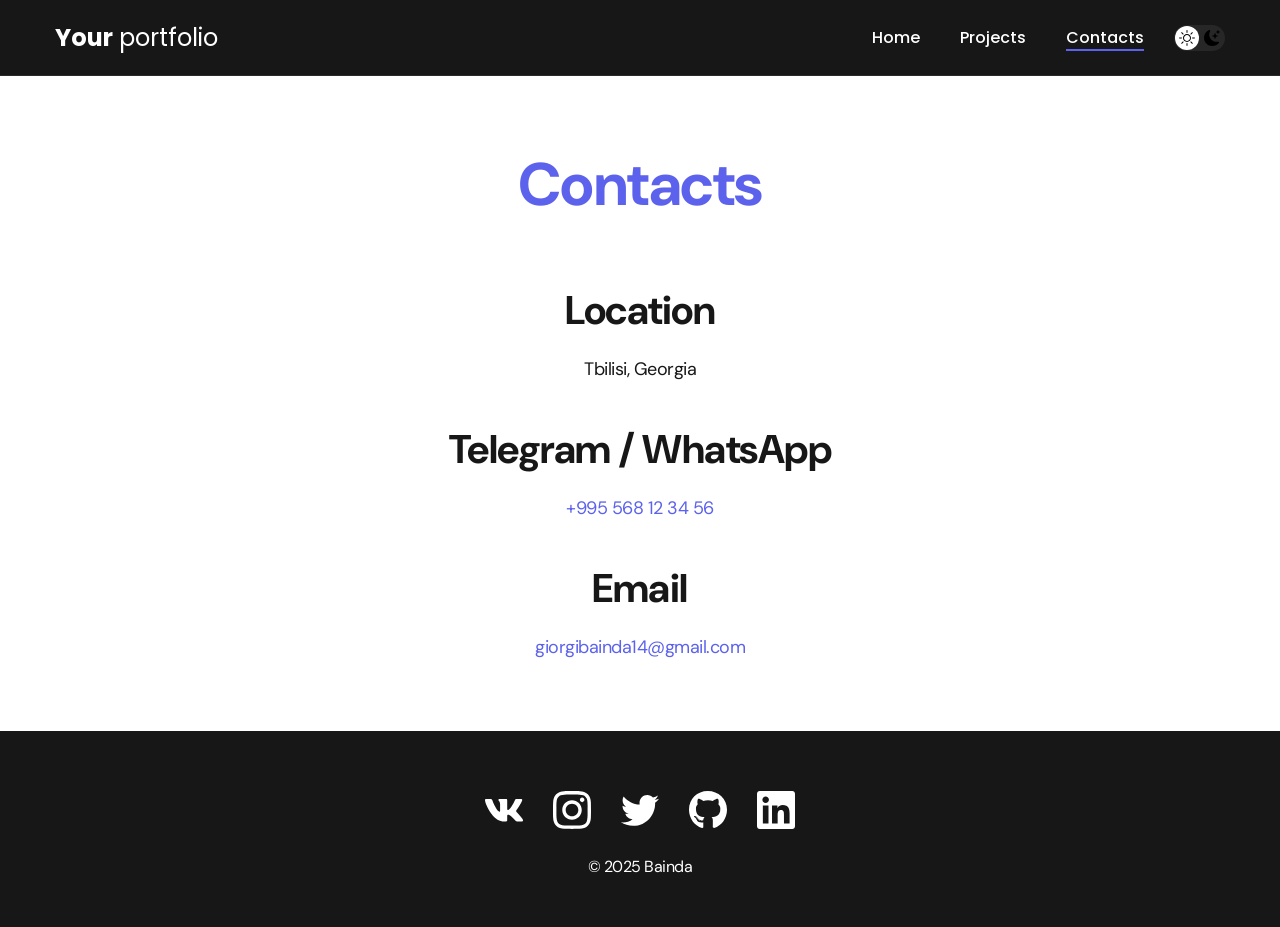
==== contacts.html @ 2c96b7da "该提交初始化了项目，添加了必要的文件和目录。" ====
<!DOCTYPE html>
<html lang="en">
  <head>
    <!-- Meta tags for character set, compatibility, and responsive design -->
    <meta charset="UTF-8" />
    <meta http-equiv="X-UA-Compatible" content="IE=edge" />
    <meta name="viewport" content="width=device-width, initial-scale=1.0" />
    <title>Your portfolio</title>
    <!-- Link to external CSS file -->
    <link rel="stylesheet" href="./css/main.css" />
  </head>
  <body>
    <!-- Navigation bar -->
    <nav class="nav">
      <div class="container">
        <div class="nav-row">
          <!-- Logo with link to the homepage -->
          <a href="./index.html" class="logo"
            ><strong>Your</strong> portfolio</a
          >

          <!-- Dark mode toggle button -->
          <button class="dark-mode-btn">
            <!-- Icons for light and dark mode -->
            <img
              src="./img/icons/sun.svg"
              alt="Light mode"
              class="dark-mode-btn__icon"
            />
            <img
              src="./img/icons/moon.svg"
              alt="Dark mode"
              class="dark-mode-btn__icon"
            />
          </button>

          <!-- Navigation links -->
          <ul class="nav-list">
            <li class="nav-list__item">
              <a href="./index.html" class="nav-list__link">Home</a>
            </li>
            <li class="nav-list__item">
              <a href="./projects.html" class="nav-list__link">Projects</a>
            </li>
            <li class="nav-list__item">
              <a
                href="./contacts.html"
                class="nav-list__link nav-list__link--active"
                >Contacts</a
              >
            </li>
          </ul>
        </div>
      </div>
    </nav>

    <!-- Main content section -->
    <main class="section">
      <div class="container">
        <h1 class="title-1">Contacts</h1>

        <ul class="content-list">
          <!-- Location information -->
          <li class="content-list__item">
            <h2 class="title-2">Location</h2>
            <p>Tbilisi, Georgia</p>
          </li>
          <!-- Contact number with Telegram/WhatsApp link -->
          <li class="content-list__item">
            <h2 class="title-2">Telegram / WhatsApp</h2>
            <p><a href="tel:+79051234567">+995 568 12 34 56</a></p>
          </li>
          <!-- Email address with mailto link -->
          <li class="content-list__item">
            <h2 class="title-2">Email</h2>
            <p>
              <a href="mailto:webdev@protonmail.com"
                >giorgibainda14@gmail.com</a
              >
            </p>
          </li>
        </ul>
      </div>
    </main>

    <!-- Footer section -->
    <footer class="footer">
      <div class="container">
        <div class="footer__wrapper">
          <!-- Social media links -->
          <ul class="social">
            <li class="social__item">
              <a href="#!"><img src="./img/icons/vk.svg" alt="Link" /></a>
            </li>
            <li class="social__item">
              <a href="#!"
                ><img src="./img/icons/instagram.svg" alt="Link"
              /></a>
            </li>
            <li class="social__item">
              <a href="#!"><img src="./img/icons/twitter.svg" alt="Link" /></a>
            </li>
            <li class="social__item">
              <a href="#!"><img src="./img/icons/gitHub.svg" alt="Link" /></a>
            </li>
            <li class="social__item">
              <a href="#!"><img src="./img/icons/linkedIn.svg" alt="Link" /></a>
            </li>
          </ul>
          <!-- Copyright information -->
          <div class="copyright">
            <p>© 2025 Bainda</p>
          </div>
        </div>
      </div>
    </footer>

    <!-- Link to external JavaScript file -->
    <script src="./js/main.js"></script>
  </body>
</html>
---- css/main.css ----
@import "./reset.css";
@import url("https://fonts.googleapis.com/css2?family=DM+Sans:wght@400;500;700&family=Poppins:wght@400;500;700&display=swap");

:root {
  /* Colors */
  --blackpure: #000;
  --black: #171718;
  --black-border: #26292d;
  --white: #fff;
  --purple: #5c62ec;

  /* Nav */
  --nav-bg: var(--black);
  --nav-border: var(--black-border);
  --nav-text: var(--white);

  /* Header */
  --header-bg: var(--black);
  --header-text: var(--white);

  /* Footer */
  --footer-bg: var(--black);
  --footer-text: var(--white);

  /* Light mode */
  --page-bg: var(--white);
  --text-color: var(--black);
  --accent: var(--purple);
  --title-1: var(--accent);

  --project-card-bg: var(--white);
  --project-card-text: var(--black);
  --box-shadow: 0px 5px 35px rgba(0, 0, 0, 0.25);
}

.dark {
  /* Dark mode */
  --page-bg: #252526;
  --text-color: var(--white);

  --title-1: var(--white);

  --project-card-bg: var(--black);
  --project-card-text: var(--white);
  --box-shadow: 0px 5px 35px rgba(0, 0, 0, 0.8);
}

html,
body {
  display: flex;
  flex-direction: column;
  min-height: 100vh;

  font-family: "DM Sans", sans-serif;
  letter-spacing: -0.5px;

  /* Light mode */
  background-color: var(--page-bg);
  color: var(--text-color);
}

/* General */

.container {
  margin: 0 auto;
  padding: 0 15px;
  max-width: 1200px;
}

.none {
  display: none !important;
}

.section {
  padding: 70px 0;
}

.title-1 {
  margin-bottom: 60px;

  font-size: 60px;
  font-weight: 700;
  line-height: 1.3;
  color: var(--title-1);
  text-align: center;
}

.title-2 {
  margin-bottom: 20px;

  font-size: 40px;
  font-weight: 700;
  line-height: 1.3;
}

/* Nav */

.nav {
  padding: 20px 0;
  background-color: var(--nav-bg);
  border-bottom: 1px solid var(--nav-border);
  color: var(--nav-text);
  letter-spacing: normal;
}

.nav-row {
  display: flex;
  justify-content: flex-end;
  align-items: center;
  column-gap: 30px;
  row-gap: 20px;
  flex-wrap: wrap;
}

.logo {
  margin-right: auto;
  color: var(--nav-text);
  font-size: 24px;
  font-family: "Poppins", sans-serif;
}

.logo strong {
  font-weight: 700;
}

.nav-list {
  display: flex;
  flex-wrap: wrap;
  row-gap: 10px;
  align-items: center;
  column-gap: 40px;
  font-size: 16px;
  font-weight: 500;
  font-family: "Poppins", sans-serif;
}

.nav-list__link {
  color: var(--nav-text);
  transition: opacity 0.2s ease-in;
}

.nav-list__link:hover {
  opacity: 0.8;
}

.nav-list__link--active {
  position: relative;
}

.nav-list__link--active::before {
  content: "";

  position: absolute;
  left: 0;
  top: 100%;

  display: block;
  height: 2px;
  width: 100%;
  background-color: var(--accent);
}

/* Dark mode btn */

.dark-mode-btn {
  order: 9;

  position: relative;
  display: flex;
  justify-content: space-between;

  width: 51px;
  height: 26px;
  padding: 5px;

  border-radius: 50px;
  background-color: #272727;
}

.dark-mode-btn::before {
  content: "";

  position: absolute;
  top: 1px;
  left: 1px;

  display: block;
  width: 24px;
  height: 24px;

  border-radius: 50%;
  background-color: #fff;

  transition: left 0.2s ease-in;
}

.dark-mode-btn--active::before {
  left: 26px;
}

.dark-mode-btn__icon {
  position: relative;
  z-index: 9;
}

/* Header */

.header {
  padding: 40px 0;
  min-height: 695px;

  display: flex;
  justify-content: center;
  align-items: center;

  background-color: var(--header-bg);
  background-image: url("./../img/header-bg.png");
  background-repeat: no-repeat;
  background-size: auto;
  background-position: center center;

  color: var(--header-text);
  text-align: center;
}

.header__wrapper {
  padding: 0 15px;
  max-width: 660px;
}

.header__title {
  margin-bottom: 20px;
  font-size: 40px;
  font-weight: 700;
  line-height: 1.4;
}

.header__title strong {
  font-size: 60px;
  font-weight: 700;
}

.header__title em {
  font-style: normal;
  color: var(--accent);
}

.header__text {
  margin-bottom: 40px;
  font-size: 18px;
  line-height: 1.333;
}

.header__text p + p {
  margin-top: 0.5em;
}

/* Btn */

.btn {
  display: inline-block;
  height: 48px;
  padding: 12px 28px;

  border-radius: 5px;
  background-color: var(--accent);
  color: var(--white);
  letter-spacing: 0.15px;
  font-size: 16px;
  font-weight: 500;

  transition: opacity 0.2s ease-in;
}

.btn:hover {
  opacity: 0.8;
}

.btn:active {
  position: relative;
  top: 1px;
}

/* Btn outline */

.btn-outline {
  display: flex;
  column-gap: 10px;
  align-items: center;

  height: 48px;
  padding: 12px 20px;

  border-radius: 5px;
  border: 1px solid #000;
  background-color: #fff;
  color: #000;

  transition: opacity 0.2s ease-in;
}

.btn-outline:hover {
  opacity: 0.8;
}

.btn-outline:active {
  position: relative;
  top: 1px;
}

/* Projects  */

.projects {
  display: flex;
  justify-content: center;
  flex-wrap: wrap;
  column-gap: 30px;
  row-gap: 30px;
}

.project {
  max-width: 370px;
  background-color: var(--project-card-bg);
  box-shadow: var(--box-shadow);
  border-radius: 10px;
}

.project__img {
  border-radius: 10px;
}

.project__title {
  padding: 15px 20px 25px;
  font-weight: 700;
  font-size: 24px;
  line-height: 1.3;
  color: var(--project-card-text);
}

/* Project details */

.project-details {
  margin: 0 auto;
  max-width: 865px;

  display: flex;
  flex-direction: column;
  align-items: center;

  text-align: center;
}

.project-details__cover {
  max-width: 100%;
  margin-bottom: 40px;

  box-shadow: var(--box-shadow);
  border-radius: 10px;
}

.project-details__desc {
  margin-bottom: 30px;

  font-weight: 700;
  font-size: 24px;
  line-height: 1.3;
}

/* Content list */

.content-list {
  margin: 0 auto;
  max-width: 570px;
  display: flex;
  flex-direction: column;
  align-items: center;
  row-gap: 40px;
  text-align: center;
}

.content-list a {
  color: var(--accent);
}

.content-list__item {
  font-size: 18px;
  line-height: 1.5;
}

.content-list__item p + p {
  margin-top: 0.5em;
}

/* Footer */

.footer {
  margin-top: auto;
  padding: 60px 0 50px;
  background-color: var(--footer-bg);
  color: var(--footer-text);
}

.footer__wrapper {
  display: flex;
  flex-direction: column;
  align-items: center;
  row-gap: 27px;
}

.social {
  display: flex;
  column-gap: 30px;
  align-items: center;
}

.copyright {
  font-size: 16px;
}

.copyright p + p {
  margin-top: 0.5em;
}

@media (max-width: 620px) {
  /* Header  */

  .header {
    min-height: unset;
  }

  .header__title {
    font-size: 30px;
  }

  .header__title strong {
    font-size: 40px;
  }

  /* Nav */

  .nav-row {
    justify-content: space-between;
  }

  .dark-mode-btn {
    order: 0;
  }

  /* General */

  .section {
    padding: 40px 0;
  }

  .title-1 {
    margin-bottom: 30px;
    font-size: 40px;
  }

  .title-2 {
    margin-bottom: 10px;
    font-size: 30px;
  }

  /* Projects */

  .project__title {
    font-size: 22px;
  }

  /* Project page */

  .project-details__desc {
    margin-bottom: 20px;
    font-size: 22px;
  }

  /* Content List */

  .content-list {
    row-gap: 20px;
  }

  .content-list__item {
    font-size: 16px;
  }

  /* Footer */

  .footer {
    padding: 40px 0 30px;
  }

  .footer__wrapper {
    row-gap: 20px;
  }

  /* Social */

  .social {
    column-gap: 20px;
  }

  .social__item {
    width: 28px;
  }
}

/* Custom scrollbar styles */
::-webkit-scrollbar {
  width: 8px;
}

::-webkit-scrollbar-track {
  background: #1a1a1a;
}

::-webkit-scrollbar-thumb {
  background: #333;
  border-radius: 8px;
  box-shadow: 0 0 4px rgba(0, 0, 0, 0.5);
}

::-webkit-scrollbar-thumb:hover {
  background: #4d4d4d;
}
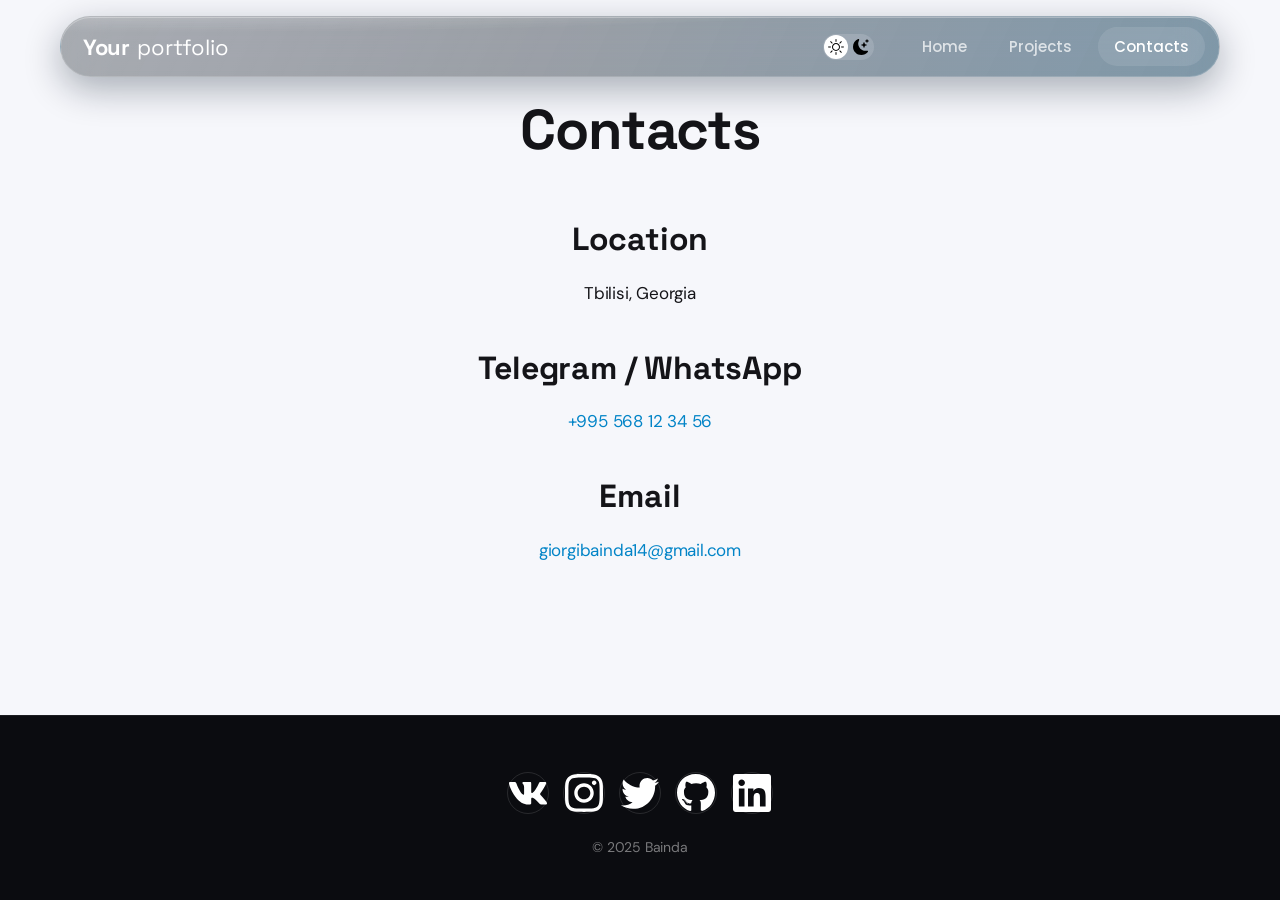
==== commit 3ca3dd94: "重构网站" ====
--- a/contacts.html
+++ b/contacts.html
@@ -6,6 +6,8 @@
     <meta http-equiv="X-UA-Compatible" content="IE=edge" />
     <meta name="viewport" content="width=device-width, initial-scale=1.0" />
     <title>Your portfolio</title>
+    <!-- Favicon -->
+    <link rel="icon" type="image/svg+xml" href="./img.svg" />
     <!-- Link to external CSS file -->
     <link rel="stylesheet" href="./css/main.css" />
   </head>
--- a/css/main.css
+++ b/css/main.css
@@ -1,48 +1,64 @@
 @import "./reset.css";
-@import url("https://fonts.googleapis.com/css2?family=DM+Sans:wght@400;500;700&family=Poppins:wght@400;500;700&display=swap");
+@import url("https://fonts.googleapis.com/css2?family=DM+Sans:wght@400;500;700&family=Poppins:wght@500;600;700&family=Space+Grotesk:wght@500;700&display=swap");
 
 :root {
   /* Colors */
   --blackpure: #000;
-  --black: #171718;
+  --black: #0e0f13;
   --black-border: #26292d;
   --white: #fff;
-  --purple: #5c62ec;
+  --accent: #0284c7;
+  --accent-2: #0891b2;
+  --accent-rgb: 2, 132, 199;
 
   /* Nav */
-  --nav-bg: var(--black);
-  --nav-border: var(--black-border);
+  --nav-bg: rgba(14, 15, 19, 0.72);
+  --nav-border: rgba(255, 255, 255, 0.08);
   --nav-text: var(--white);
 
   /* Header */
-  --header-bg: var(--black);
+  --header-bg: #0b0c10;
   --header-text: var(--white);
 
   /* Footer */
-  --footer-bg: var(--black);
+  --footer-bg: #0b0c10;
   --footer-text: var(--white);
 
   /* Light mode */
-  --page-bg: var(--white);
-  --text-color: var(--black);
-  --accent: var(--purple);
-  --title-1: var(--accent);
-
-  --project-card-bg: var(--white);
-  --project-card-text: var(--black);
-  --box-shadow: 0px 5px 35px rgba(0, 0, 0, 0.25);
+  --page-bg: #f6f7fb;
+  --text-color: #141418;
+  --muted: rgba(20, 20, 24, 0.58);
+  --title-1: #141418;
+
+  --surface: rgba(255, 255, 255, 0.72);
+  --surface-solid: #fff;
+  --border: rgba(20, 20, 24, 0.09);
+  --shadow: 0 18px 40px rgba(20, 20, 40, 0.08);
+  --project-card-bg: var(--surface-solid);
+  --project-card-text: #141418;
+  --box-shadow: var(--shadow);
 }
 
 .dark {
-  /* Dark mode */
-  --page-bg: #252526;
-  --text-color: var(--white);
-
-  --title-1: var(--white);
-
-  --project-card-bg: var(--black);
-  --project-card-text: var(--white);
-  --box-shadow: 0px 5px 35px rgba(0, 0, 0, 0.8);
+  --page-bg: #0e0f13;
+  --text-color: #f2f3f7;
+  --muted: rgba(242, 243, 247, 0.6);
+  --title-1: #f2f3f7;
+  --accent: #38bdf8;
+  --accent-2: #22d3ee;
+  --accent-rgb: 56, 189, 248;
+
+  --surface: rgba(255, 255, 255, 0.045);
+  --surface-solid: #17181d;
+  --border: rgba(255, 255, 255, 0.09);
+  --shadow: 0 18px 40px rgba(0, 0, 0, 0.5);
+  --project-card-bg: var(--surface-solid);
+  --project-card-text: #f2f3f7;
+  --box-shadow: var(--shadow);
+}
+
+html {
+  scroll-behavior: smooth;
 }
 
 html,
@@ -52,19 +68,20 @@
   min-height: 100vh;
 
   font-family: "DM Sans", sans-serif;
-  letter-spacing: -0.5px;
-
-  /* Light mode */
+  letter-spacing: -0.2px;
+
   background-color: var(--page-bg);
   color: var(--text-color);
+  transition: background-color 0.3s ease, color 0.3s ease;
 }
 
 /* General */
 
 .container {
   margin: 0 auto;
-  padding: 0 15px;
-  max-width: 1200px;
+  padding: 0 24px;
+  width: 100%;
+  max-width: 1160px;
 }
 
 .none {
@@ -72,99 +89,148 @@
 }
 
 .section {
-  padding: 70px 0;
+  padding: 96px 0;
+}
+
+section[id] {
+  scroll-margin-top: 110px;
 }
 
 .title-1 {
-  margin-bottom: 60px;
-
-  font-size: 60px;
+  margin-bottom: 56px;
+  font-family: "Space Grotesk", sans-serif;
+  font-size: clamp(36px, 5vw, 56px);
+  font-weight: 700;
+  line-height: 1.2;
+  letter-spacing: -1px;
+  text-align: center;
+}
+
+.title-2 {
+  margin-bottom: 18px;
+  font-family: "Space Grotesk", sans-serif;
+  font-size: 32px;
   font-weight: 700;
   line-height: 1.3;
-  color: var(--title-1);
-  text-align: center;
-}
-
-.title-2 {
-  margin-bottom: 20px;
-
-  font-size: 40px;
-  font-weight: 700;
-  line-height: 1.3;
 }
 
 /* Nav */
 
 .nav {
-  padding: 20px 0;
-  background-color: var(--nav-bg);
-  border-bottom: 1px solid var(--nav-border);
+  position: fixed;
+  top: 16px;
+  left: 50%;
+  z-index: 100;
+  width: min(1160px, calc(100% - 32px));
+  padding: 10px 14px 10px 22px;
+  border: 1px solid rgba(255, 255, 255, 0.16);
+  border-radius: 999px;
+  background-image: linear-gradient(
+    115deg,
+    rgba(255, 255, 255, 0.16),
+    rgba(255, 255, 255, 0.04) 42%,
+    rgba(var(--accent-rgb), 0.16)
+  );
+  background-color: rgba(8, 18, 28, 0.4);
+  backdrop-filter: blur(22px) saturate(180%);
+  -webkit-backdrop-filter: blur(22px) saturate(180%);
+  box-shadow: inset 0 1px 0 rgba(255, 255, 255, 0.3),
+    0 12px 36px rgba(3, 20, 38, 0.32);
   color: var(--nav-text);
   letter-spacing: normal;
+  transform: translateX(-50%);
+  transition: top 0.25s ease, background-color 0.25s ease,
+    box-shadow 0.25s ease;
+}
+
+.nav::after {
+  content: "";
+  position: absolute;
+  inset: 0;
+  border-radius: inherit;
+  background-image: radial-gradient(
+    130% 120% at 8% -40%,
+    rgba(255, 255, 255, 0.42),
+    transparent 55%
+  );
+  mix-blend-mode: screen;
+  pointer-events: none;
+}
+
+.nav > .container {
+  position: relative;
+  z-index: 1;
+  padding: 0;
+  max-width: none;
+}
+
+.nav--scrolled {
+  top: 10px;
+  background-color: rgba(6, 16, 26, 0.62);
+  box-shadow: inset 0 1px 0 rgba(255, 255, 255, 0.22),
+    0 16px 42px rgba(3, 20, 38, 0.45);
 }
 
 .nav-row {
   display: flex;
-  justify-content: flex-end;
-  align-items: center;
-  column-gap: 30px;
-  row-gap: 20px;
+  align-items: center;
+  gap: 20px 32px;
   flex-wrap: wrap;
 }
 
 .logo {
+  display: flex;
+  align-items: baseline;
+  gap: 8px;
   margin-right: auto;
   color: var(--nav-text);
-  font-size: 24px;
-  font-family: "Poppins", sans-serif;
+  font-family: "Space Grotesk", sans-serif;
+  font-size: 22px;
 }
 
 .logo strong {
   font-weight: 700;
+  letter-spacing: -0.5px;
+}
+
+.logo__sub {
+  font-family: "DM Sans", sans-serif;
+  font-size: 13px;
+  letter-spacing: 0.5px;
+  color: rgba(255, 255, 255, 0.5);
 }
 
 .nav-list {
   display: flex;
   flex-wrap: wrap;
-  row-gap: 10px;
-  align-items: center;
-  column-gap: 40px;
-  font-size: 16px;
+  align-items: center;
+  gap: 10px;
+  font-size: 15px;
   font-weight: 500;
   font-family: "Poppins", sans-serif;
 }
 
 .nav-list__link {
-  color: var(--nav-text);
-  transition: opacity 0.2s ease-in;
+  display: inline-block;
+  padding: 8px 16px;
+  border-radius: 999px;
+  color: rgba(255, 255, 255, 0.72);
+  transition: color 0.2s ease, background-color 0.2s ease;
 }
 
 .nav-list__link:hover {
-  opacity: 0.8;
+  color: #fff;
+  background-color: rgba(255, 255, 255, 0.07);
 }
 
 .nav-list__link--active {
-  position: relative;
-}
-
-.nav-list__link--active::before {
-  content: "";
-
-  position: absolute;
-  left: 0;
-  top: 100%;
-
-  display: block;
-  height: 2px;
-  width: 100%;
-  background-color: var(--accent);
+  color: #fff;
+  background-color: rgba(255, 255, 255, 0.1);
 }
 
 /* Dark mode btn */
 
 .dark-mode-btn {
-  order: 9;
-
   position: relative;
   display: flex;
   justify-content: space-between;
@@ -174,7 +240,7 @@
   padding: 5px;
 
   border-radius: 50px;
-  background-color: #272727;
+  background-color: rgba(255, 255, 255, 0.14);
 }
 
 .dark-mode-btn::before {
@@ -203,82 +269,236 @@
   z-index: 9;
 }
 
-/* Header */
-
-.header {
-  padding: 40px 0;
-  min-height: 695px;
-
-  display: flex;
-  justify-content: center;
-  align-items: center;
-
+/* Hero */
+
+.hero {
+  position: relative;
+  overflow: hidden;
+  padding: clamp(96px, 13vh, 140px) 0 clamp(70px, 11vh, 120px);
   background-color: var(--header-bg);
-  background-image: url("./../img/header-bg.png");
-  background-repeat: no-repeat;
-  background-size: auto;
-  background-position: center center;
-
   color: var(--header-text);
   text-align: center;
 }
 
-.header__wrapper {
-  padding: 0 15px;
-  max-width: 660px;
-}
-
-.header__title {
-  margin-bottom: 20px;
-  font-size: 40px;
+.hero__glow {
+  position: absolute;
+  inset: -20% -10% auto;
+  height: 720px;
+  background: radial-gradient(
+      38% 45% at 22% 28%,
+      rgba(var(--accent-rgb), 0.5),
+      transparent 70%
+    ),
+    radial-gradient(
+      34% 42% at 78% 18%,
+      rgba(34, 211, 238, 0.38),
+      transparent 70%
+    ),
+    radial-gradient(
+      40% 40% at 60% 78%,
+      rgba(99, 102, 241, 0.26),
+      transparent 70%
+    );
+  filter: blur(60px);
+  animation: floatGlow 14s ease-in-out infinite alternate;
+}
+
+.hero__grid-bg {
+  position: absolute;
+  inset: 0;
+  background-image: linear-gradient(
+      to right,
+      rgba(255, 255, 255, 0.045) 1px,
+      transparent 1px
+    ),
+    linear-gradient(to bottom, rgba(255, 255, 255, 0.045) 1px, transparent 1px);
+  background-size: 56px 56px;
+  mask-image: radial-gradient(70% 60% at 50% 40%, #000 20%, transparent 100%);
+  -webkit-mask-image: radial-gradient(
+    70% 60% at 50% 40%,
+    #000 20%,
+    transparent 100%
+  );
+}
+
+@keyframes floatGlow {
+  0% {
+    transform: translate3d(0, 0, 0) scale(1);
+  }
+  100% {
+    transform: translate3d(2%, 4%, 0) scale(1.08);
+  }
+}
+
+.hero__inner {
+  position: relative;
+  z-index: 1;
+  display: flex;
+  flex-direction: column;
+  align-items: center;
+}
+
+.hero__badge {
+  display: inline-flex;
+  align-items: center;
+  gap: 8px;
+  margin-bottom: 28px;
+  padding: 7px 16px;
+  border: 1px solid rgba(255, 255, 255, 0.14);
+  border-radius: 999px;
+  background-color: rgba(255, 255, 255, 0.06);
+  backdrop-filter: blur(6px);
+  font-size: 13px;
+  color: rgba(255, 255, 255, 0.75);
+}
+
+.hero__dot {
+  width: 7px;
+  height: 7px;
+  border-radius: 50%;
+  background-color: #4ade80;
+  box-shadow: 0 0 0 0 rgba(74, 222, 128, 0.7);
+  animation: pulseDot 2s infinite;
+}
+
+@keyframes pulseDot {
+  0% {
+    box-shadow: 0 0 0 0 rgba(74, 222, 128, 0.55);
+  }
+  70% {
+    box-shadow: 0 0 0 8px rgba(74, 222, 128, 0);
+  }
+  100% {
+    box-shadow: 0 0 0 0 rgba(74, 222, 128, 0);
+  }
+}
+
+.hero__avatar {
+  width: 88px;
+  height: 88px;
+  margin-bottom: 28px;
+  border-radius: 26px;
+  border: 1px solid rgba(255, 255, 255, 0.18);
+  background-color: #000;
+  box-shadow: 0 0 0 6px rgba(var(--accent-rgb), 0.14),
+    0 18px 40px rgba(0, 0, 0, 0.5);
+  animation: avatarIn 0.8s cubic-bezier(0.2, 0.7, 0.2, 1) both;
+}
+
+@keyframes avatarIn {
+  from {
+    opacity: 0;
+    transform: translateY(14px) scale(0.96);
+  }
+  to {
+    opacity: 1;
+    transform: none;
+  }
+}
+
+.hero__title {
+  display: flex;
+  flex-direction: column;
+  gap: 6px;
+  margin-bottom: 24px;
+}
+
+.hero__name {
+  font-family: "Space Grotesk", sans-serif;
+  font-size: clamp(48px, 9vw, 92px);
   font-weight: 700;
-  line-height: 1.4;
-}
-
-.header__title strong {
-  font-size: 60px;
-  font-weight: 700;
-}
-
-.header__title em {
-  font-style: normal;
-  color: var(--accent);
-}
-
-.header__text {
-  margin-bottom: 40px;
-  font-size: 18px;
-  line-height: 1.333;
-}
-
-.header__text p + p {
-  margin-top: 0.5em;
+  line-height: 1;
+  letter-spacing: -2px;
+  background: linear-gradient(100deg, #fff 8%, #7dd3fc 52%, #22d3ee 100%);
+  -webkit-background-clip: text;
+  background-clip: text;
+  color: transparent;
+}
+
+.hero__line {
+  font-family: "Poppins", sans-serif;
+  font-size: clamp(20px, 3vw, 30px);
+  font-weight: 500;
+  color: rgba(255, 255, 255, 0.82);
+  letter-spacing: 1px;
+}
+
+.hero__desc {
+  max-width: 560px;
+  margin-bottom: 36px;
+  font-size: 17px;
+  line-height: 1.75;
+  color: rgba(255, 255, 255, 0.62);
+}
+
+.hero__actions {
+  display: flex;
+  flex-wrap: wrap;
+  justify-content: center;
+  gap: 14px;
+}
+
+.hero__meta {
+  display: flex;
+  align-items: center;
+  gap: 12px;
+  margin-top: 34px;
+  font-size: 13px;
+  letter-spacing: 0.4px;
+  color: rgba(255, 255, 255, 0.4);
+}
+
+.hero__meta-divider {
+  width: 4px;
+  height: 4px;
+  border-radius: 50%;
+  background-color: rgba(255, 255, 255, 0.3);
 }
 
 /* Btn */
 
 .btn {
-  display: inline-block;
+  display: inline-flex;
+  align-items: center;
+  justify-content: center;
   height: 48px;
-  padding: 12px 28px;
-
-  border-radius: 5px;
-  background-color: var(--accent);
+  padding: 0 26px;
+
+  border: none;
+  border-radius: 999px;
+  background-image: linear-gradient(120deg, #0369a1, #0891b2);
+  box-shadow: 0 10px 24px rgba(3, 105, 161, 0.35);
   color: var(--white);
-  letter-spacing: 0.15px;
-  font-size: 16px;
+  font-size: 15px;
   font-weight: 500;
-
-  transition: opacity 0.2s ease-in;
+  letter-spacing: 0.2px;
+
+  transition: transform 0.2s ease, box-shadow 0.2s ease, opacity 0.2s ease;
 }
 
 .btn:hover {
-  opacity: 0.8;
+  opacity: 0.94;
+  transform: translateY(-2px);
+  box-shadow: 0 14px 30px rgba(3, 105, 161, 0.45);
 }
 
 .btn:active {
-  position: relative;
-  top: 1px;
+  transform: translateY(0);
+}
+
+.btn-ghost {
+  background-image: none;
+  background-color: rgba(255, 255, 255, 0.06);
+  border: 1px solid rgba(255, 255, 255, 0.18);
+  box-shadow: none;
+  color: rgba(255, 255, 255, 0.9);
+  backdrop-filter: blur(6px);
+}
+
+.btn-ghost:hover {
+  opacity: 1;
+  background-color: rgba(255, 255, 255, 0.12);
+  box-shadow: none;
 }
 
 /* Btn outline */
@@ -291,10 +511,10 @@
   height: 48px;
   padding: 12px 20px;
 
-  border-radius: 5px;
-  border: 1px solid #000;
-  background-color: #fff;
-  color: #000;
+  border-radius: 999px;
+  border: 1px solid var(--border);
+  background-color: var(--surface-solid);
+  color: var(--text-color);
 
   transition: opacity 0.2s ease-in;
 }
@@ -308,32 +528,285 @@
   top: 1px;
 }
 
+/* Section head */
+
+.section-head {
+  max-width: 620px;
+  margin: 0 auto 56px;
+  text-align: center;
+}
+
+.section-eyebrow {
+  margin-bottom: 12px;
+  font-family: "Space Grotesk", sans-serif;
+  font-size: 12px;
+  font-weight: 700;
+  letter-spacing: 4px;
+  color: var(--accent);
+}
+
+.section-title {
+  margin-bottom: 12px;
+  font-family: "Space Grotesk", sans-serif;
+  font-size: clamp(30px, 4vw, 42px);
+  font-weight: 700;
+  line-height: 1.2;
+  letter-spacing: -1px;
+  color: var(--title-1);
+}
+
+.section-sub {
+  font-size: 15px;
+  line-height: 1.7;
+  color: var(--muted);
+}
+
+/* Post list */
+
+.posts {
+  display: grid;
+  grid-template-columns: repeat(2, minmax(0, 1fr));
+  gap: 20px;
+  max-width: 1000px;
+  margin: 0 auto;
+}
+
+.post {
+  position: relative;
+  display: flex;
+  flex-direction: column;
+  padding: 26px;
+  border: 1px solid var(--border);
+  border-radius: 20px;
+  background-color: var(--surface);
+  backdrop-filter: blur(10px);
+  -webkit-backdrop-filter: blur(10px);
+  transition: transform 0.3s cubic-bezier(0.2, 0.7, 0.2, 1),
+    border-color 0.3s ease, box-shadow 0.3s ease;
+}
+
+.post::after {
+  content: "";
+  position: absolute;
+  inset: 0;
+  border-radius: inherit;
+  background: linear-gradient(
+    140deg,
+    rgba(var(--accent-rgb), 0.16),
+    transparent 45%
+  );
+  opacity: 0;
+  pointer-events: none;
+  transition: opacity 0.3s ease;
+}
+
+.post:hover {
+  transform: translateY(-6px);
+  border-color: rgba(var(--accent-rgb), 0.45);
+  box-shadow: var(--shadow);
+}
+
+.post:hover::after {
+  opacity: 1;
+}
+
+.post--featured {
+  grid-column: span 2;
+  padding: 34px;
+  background-image: linear-gradient(
+    145deg,
+    rgba(var(--accent-rgb), 0.16),
+    rgba(var(--accent-rgb), 0.05) 45%,
+    transparent 70%
+  );
+}
+
+.post__top {
+  display: flex;
+  align-items: baseline;
+  justify-content: space-between;
+  gap: 12px;
+  margin-bottom: 16px;
+  font-size: 12px;
+  letter-spacing: 0.6px;
+  color: var(--muted);
+}
+
+.post__date strong {
+  margin-right: 8px;
+  font-family: "Space Grotesk", sans-serif;
+  font-size: 26px;
+  font-weight: 700;
+  color: var(--accent);
+}
+
+.post--featured .post__date strong {
+  font-size: 34px;
+}
+
+.post__time {
+  white-space: nowrap;
+}
+
+.post__title {
+  margin-bottom: 10px;
+  font-family: "Poppins", sans-serif;
+  font-size: 19px;
+  font-weight: 600;
+  line-height: 1.45;
+  letter-spacing: -0.3px;
+  color: var(--text-color);
+}
+
+.post--featured .post__title {
+  max-width: 620px;
+  font-size: 26px;
+}
+
+.post__title a {
+  color: inherit;
+  background-image: linear-gradient(currentColor, currentColor);
+  background-size: 0 1px;
+  background-position: 0 100%;
+  background-repeat: no-repeat;
+  transition: background-size 0.3s ease;
+}
+
+.post__title a:hover {
+  background-size: 100% 1px;
+}
+
+.post__excerpt {
+  margin-bottom: 20px;
+  font-size: 14.5px;
+  line-height: 1.75;
+  color: var(--muted);
+}
+
+.post--featured .post__excerpt {
+  max-width: 640px;
+  font-size: 15.5px;
+}
+
+.post__tags {
+  display: flex;
+  flex-wrap: wrap;
+  align-items: center;
+  gap: 8px;
+  margin-top: auto;
+}
+
+.post__tags span {
+  padding: 4px 11px;
+  border: 1px solid rgba(var(--accent-rgb), 0.2);
+  border-radius: 999px;
+  background-color: rgba(var(--accent-rgb), 0.1);
+  color: var(--accent);
+  font-size: 12px;
+}
+
+.post__arrow {
+  position: absolute;
+  right: 26px;
+  bottom: 26px;
+  font-size: 20px;
+  color: var(--accent);
+  opacity: 0;
+  transform: translateX(-8px);
+  transition: opacity 0.25s ease, transform 0.25s ease;
+}
+
+.post:hover .post__arrow {
+  opacity: 1;
+  transform: translateX(0);
+}
+
+/* About */
+
+.about__grid {
+  display: grid;
+  grid-template-columns: 1.15fr 1fr;
+  gap: 40px;
+  align-items: start;
+  max-width: 980px;
+  margin: 0 auto;
+}
+
+.about__text p {
+  margin-bottom: 16px;
+  font-size: 16px;
+  line-height: 1.85;
+  color: var(--muted);
+}
+
+.about__text strong {
+  color: var(--text-color);
+}
+
+.about__facts {
+  display: flex;
+  flex-direction: column;
+  border: 1px solid var(--border);
+  border-radius: 20px;
+  background-color: var(--surface);
+  backdrop-filter: blur(10px);
+  -webkit-backdrop-filter: blur(10px);
+  overflow: hidden;
+}
+
+.about__facts li {
+  display: flex;
+  justify-content: space-between;
+  gap: 16px;
+  padding: 17px 22px;
+  font-size: 14px;
+  border-bottom: 1px solid var(--border);
+}
+
+.about__facts li:last-child {
+  border-bottom: none;
+}
+
+.about__facts span {
+  color: var(--muted);
+}
+
+.about__facts strong {
+  font-weight: 500;
+  color: var(--text-color);
+  text-align: right;
+}
+
 /* Projects  */
 
 .projects {
-  display: flex;
-  justify-content: center;
-  flex-wrap: wrap;
-  column-gap: 30px;
-  row-gap: 30px;
+  display: grid;
+  grid-template-columns: repeat(auto-fill, minmax(300px, 1fr));
+  gap: 24px;
 }
 
 .project {
-  max-width: 370px;
-  background-color: var(--project-card-bg);
-  box-shadow: var(--box-shadow);
-  border-radius: 10px;
+  border: 1px solid var(--border);
+  background-color: var(--surface-solid);
+  box-shadow: var(--shadow);
+  border-radius: 18px;
+  transition: transform 0.3s ease, box-shadow 0.3s ease;
+}
+
+.project:hover {
+  transform: translateY(-4px);
 }
 
 .project__img {
-  border-radius: 10px;
+  width: 100%;
+  border-radius: 18px;
 }
 
 .project__title {
-  padding: 15px 20px 25px;
-  font-weight: 700;
-  font-size: 24px;
-  line-height: 1.3;
+  padding: 16px 20px 24px;
+  font-weight: 600;
+  font-size: 20px;
+  line-height: 1.35;
   color: var(--project-card-text);
 }
 
@@ -354,23 +827,23 @@
   max-width: 100%;
   margin-bottom: 40px;
 
-  box-shadow: var(--box-shadow);
-  border-radius: 10px;
+  box-shadow: var(--shadow);
+  border-radius: 18px;
 }
 
 .project-details__desc {
   margin-bottom: 30px;
 
-  font-weight: 700;
-  font-size: 24px;
-  line-height: 1.3;
+  font-weight: 600;
+  font-size: 22px;
+  line-height: 1.4;
 }
 
 /* Content list */
 
 .content-list {
   margin: 0 auto;
-  max-width: 570px;
+  max-width: 600px;
   display: flex;
   flex-direction: column;
   align-items: center;
@@ -383,8 +856,8 @@
 }
 
 .content-list__item {
-  font-size: 18px;
-  line-height: 1.5;
+  font-size: 17px;
+  line-height: 1.7;
 }
 
 .content-list__item p + p {
@@ -395,8 +868,9 @@
 
 .footer {
   margin-top: auto;
-  padding: 60px 0 50px;
+  padding: 56px 0 44px;
   background-color: var(--footer-bg);
+  border-top: 1px solid rgba(255, 255, 255, 0.07);
   color: var(--footer-text);
 }
 
@@ -404,105 +878,451 @@
   display: flex;
   flex-direction: column;
   align-items: center;
-  row-gap: 27px;
+  row-gap: 24px;
 }
 
 .social {
   display: flex;
-  column-gap: 30px;
-  align-items: center;
+  column-gap: 14px;
+  align-items: center;
+}
+
+.social__item a {
+  display: flex;
+  align-items: center;
+  justify-content: center;
+  width: 42px;
+  height: 42px;
+  border: 1px solid rgba(255, 255, 255, 0.12);
+  border-radius: 50%;
+  transition: background-color 0.2s ease, transform 0.2s ease;
+}
+
+.social__item a:hover {
+  background-color: rgba(255, 255, 255, 0.1);
+  transform: translateY(-2px);
 }
 
 .copyright {
-  font-size: 16px;
+  font-size: 14px;
+  color: rgba(255, 255, 255, 0.45);
 }
 
 .copyright p + p {
   margin-top: 0.5em;
 }
 
+/* Reveal animation */
+
+.reveal {
+  opacity: 0;
+  transform: translateY(24px);
+  transition: opacity 0.7s cubic-bezier(0.2, 0.7, 0.2, 1),
+    transform 0.7s cubic-bezier(0.2, 0.7, 0.2, 1);
+}
+
+.reveal.is-visible {
+  opacity: 1;
+  transform: none;
+}
+
+@media (max-width: 900px) {
+  .about__grid {
+    grid-template-columns: 1fr;
+    gap: 26px;
+  }
+}
+
 @media (max-width: 620px) {
-  /* Header  */
-
-  .header {
-    min-height: unset;
-  }
-
-  .header__title {
-    font-size: 30px;
-  }
-
-  .header__title strong {
-    font-size: 40px;
-  }
-
-  /* Nav */
-
-  .nav-row {
-    justify-content: space-between;
-  }
-
-  .dark-mode-btn {
-    order: 0;
-  }
-
-  /* General */
+  .container {
+    padding: 0 18px;
+  }
 
   .section {
-    padding: 40px 0;
+    padding: 64px 0;
+  }
+
+  .nav {
+    top: 10px;
+    width: calc(100% - 20px);
+    padding: 8px 10px 8px 16px;
+  }
+
+  .nav--scrolled {
+    top: 8px;
+  }
+
+  .logo {
+    font-size: 19px;
+  }
+
+  .logo__sub {
+    display: none;
+  }
+
+  .nav-list {
+    gap: 0;
+    font-size: 13.5px;
+  }
+
+  .nav-list__link {
+    padding: 6px 10px;
+  }
+
+  .hero__avatar {
+    width: 72px;
+    height: 72px;
+    margin-bottom: 22px;
+    border-radius: 22px;
+  }
+
+  .hero__desc {
+    font-size: 15.5px;
+  }
+
+  .hero__meta {
+    margin-top: 26px;
+    font-size: 12px;
+  }
+
+  .section-head {
+    margin-bottom: 32px;
+  }
+
+  .posts {
+    grid-template-columns: 1fr;
+  }
+
+  .post--featured {
+    grid-column: span 1;
+    padding: 26px;
+  }
+
+  .post {
+    padding: 22px;
+  }
+
+  .post--featured .post__title {
+    font-size: 21px;
+  }
+
+  .post__arrow {
+    display: none;
   }
 
   .title-1 {
-    margin-bottom: 30px;
-    font-size: 40px;
+    margin-bottom: 36px;
   }
 
   .title-2 {
-    margin-bottom: 10px;
-    font-size: 30px;
-  }
-
-  /* Projects */
-
-  .project__title {
-    font-size: 22px;
-  }
-
-  /* Project page */
-
-  .project-details__desc {
-    margin-bottom: 20px;
-    font-size: 22px;
-  }
-
-  /* Content List */
-
-  .content-list {
-    row-gap: 20px;
-  }
-
-  .content-list__item {
-    font-size: 16px;
-  }
-
-  /* Footer */
+    font-size: 26px;
+  }
 
   .footer {
-    padding: 40px 0 30px;
-  }
-
-  .footer__wrapper {
-    row-gap: 20px;
-  }
-
-  /* Social */
-
-  .social {
-    column-gap: 20px;
-  }
-
-  .social__item {
-    width: 28px;
+    padding: 40px 0 32px;
+  }
+}
+
+@media (prefers-reduced-motion: reduce) {
+  html {
+    scroll-behavior: auto;
+  }
+
+  .hero__glow,
+  .hero__dot,
+  .hero__avatar {
+    animation: none;
+  }
+
+  .reveal {
+    opacity: 1;
+    transform: none;
+    transition: none;
+  }
+}
+
+/* Project loading / error state */
+
+.posts__status {
+  grid-column: 1 / -1;
+  padding: 44px 24px;
+  border: 1px dashed var(--border);
+  border-radius: 20px;
+  color: var(--muted);
+  font-size: 15px;
+  text-align: center;
+}
+
+.posts__status a {
+  color: var(--accent);
+  text-decoration: underline;
+  text-underline-offset: 3px;
+}
+
+.post {
+  cursor: pointer;
+}
+
+/* Project modal */
+
+.modal {
+  position: fixed;
+  inset: 0;
+  z-index: 200;
+  display: flex;
+  align-items: center;
+  justify-content: center;
+  padding: 24px;
+  opacity: 0;
+  visibility: hidden;
+  transition: opacity 0.25s ease, visibility 0.25s ease;
+}
+
+.modal--open {
+  opacity: 1;
+  visibility: visible;
+}
+
+.modal__backdrop {
+  position: absolute;
+  inset: 0;
+  background-color: rgba(5, 6, 10, 0.72);
+  backdrop-filter: blur(6px);
+  -webkit-backdrop-filter: blur(6px);
+}
+
+.modal__panel {
+  position: relative;
+  width: min(880px, 100%);
+  max-height: min(88vh, 920px);
+  overflow-y: auto;
+  padding: 36px;
+  border: 1px solid var(--border);
+  border-radius: 24px;
+  background-color: var(--surface-solid);
+  color: var(--text-color);
+  box-shadow: 0 30px 80px rgba(0, 0, 0, 0.5);
+  transform: translateY(18px) scale(0.98);
+  transition: transform 0.3s cubic-bezier(0.2, 0.7, 0.2, 1);
+}
+
+.modal--open .modal__panel {
+  transform: none;
+}
+
+.modal__close {
+  position: absolute;
+  top: 18px;
+  right: 18px;
+  display: flex;
+  align-items: center;
+  justify-content: center;
+  width: 40px;
+  height: 40px;
+  border: 1px solid var(--border);
+  border-radius: 50%;
+  background-color: var(--surface);
+  color: var(--text-color);
+  transition: color 0.2s ease, background-color 0.2s ease;
+}
+
+.modal__close:hover {
+  color: var(--accent);
+  background-color: rgba(var(--accent-rgb), 0.1);
+}
+
+.modal__close svg {
+  width: 18px;
+  height: 18px;
+}
+
+.modal__head {
+  margin-bottom: 24px;
+  padding-right: 52px;
+}
+
+.modal__eyebrow {
+  margin-bottom: 8px;
+  font-family: "Space Grotesk", sans-serif;
+  font-size: 12px;
+  font-weight: 700;
+  letter-spacing: 3px;
+  text-transform: uppercase;
+  color: var(--accent);
+}
+
+.modal__title {
+  margin-bottom: 10px;
+  font-family: "Space Grotesk", sans-serif;
+  font-size: clamp(26px, 4vw, 36px);
+  font-weight: 700;
+  line-height: 1.2;
+  letter-spacing: -0.5px;
+  word-break: break-word;
+}
+
+.modal__desc {
+  margin-bottom: 20px;
+  font-size: 15px;
+  line-height: 1.7;
+  color: var(--muted);
+}
+
+.modal__actions {
+  display: flex;
+  flex-wrap: wrap;
+  align-items: center;
+  gap: 16px;
+}
+
+.modal__stars {
+  font-size: 13px;
+  color: var(--muted);
+}
+
+/* README content */
+
+.modal__readme {
+  padding-top: 24px;
+  border-top: 1px solid var(--border);
+  font-size: 15px;
+  line-height: 1.8;
+  overflow-wrap: anywhere;
+}
+
+.modal__readme > :first-child {
+  margin-top: 0;
+}
+
+.modal__readme h1,
+.modal__readme h2,
+.modal__readme h3,
+.modal__readme h4 {
+  margin: 26px 0 12px;
+  font-family: "Space Grotesk", sans-serif;
+  line-height: 1.35;
+  letter-spacing: -0.3px;
+}
+
+.modal__readme h1 {
+  font-size: 28px;
+}
+
+.modal__readme h2 {
+  font-size: 22px;
+  padding-bottom: 8px;
+  border-bottom: 1px solid var(--border);
+}
+
+.modal__readme h3 {
+  font-size: 18px;
+}
+
+.modal__readme p {
+  margin: 0 0 14px;
+}
+
+.modal__readme ul,
+.modal__readme ol {
+  margin: 0 0 14px;
+  padding-left: 22px;
+}
+
+.modal__readme ul {
+  list-style: disc;
+}
+
+.modal__readme ol {
+  list-style: decimal;
+}
+
+.modal__readme li {
+  display: list-item;
+  margin-bottom: 6px;
+}
+
+.modal__readme a {
+  color: var(--accent);
+  text-decoration: underline;
+  text-underline-offset: 3px;
+}
+
+.modal__readme code {
+  padding: 2px 6px;
+  border-radius: 6px;
+  background-color: rgba(128, 128, 148, 0.18);
+  font-family: ui-monospace, SFMono-Regular, Menlo, Consolas, monospace;
+  font-size: 0.9em;
+}
+
+.modal__readme pre {
+  margin: 0 0 16px;
+  padding: 16px;
+  border-radius: 12px;
+  background-color: #101117;
+  color: #e6e7ee;
+  overflow-x: auto;
+}
+
+.modal__readme pre code {
+  padding: 0;
+  background-color: transparent;
+  color: inherit;
+}
+
+.modal__readme img {
+  max-width: 100%;
+  height: auto;
+  margin: 10px 0;
+  border-radius: 10px;
+}
+
+.modal__readme blockquote {
+  margin: 0 0 14px;
+  padding: 10px 16px;
+  border-left: 3px solid var(--accent);
+  border-radius: 0 10px 10px 0;
+  background-color: rgba(var(--accent-rgb), 0.07);
+  color: var(--muted);
+}
+
+.modal__readme table {
+  width: 100%;
+  margin-bottom: 16px;
+  border-collapse: collapse;
+  font-size: 14px;
+}
+
+.modal__readme th,
+.modal__readme td {
+  padding: 8px 12px;
+  border: 1px solid var(--border);
+  text-align: left;
+}
+
+.modal__readme hr {
+  margin: 24px 0;
+  border: none;
+  border-top: 1px solid var(--border);
+}
+
+.modal__state {
+  color: var(--muted);
+}
+
+@media (max-width: 620px) {
+  .modal {
+    padding: 12px;
+  }
+
+  .modal__panel {
+    max-height: 92vh;
+    padding: 24px 20px;
+    border-radius: 20px;
+  }
+
+  .modal__head {
+    padding-right: 44px;
   }
 }
 
@@ -512,15 +1332,14 @@
 }
 
 ::-webkit-scrollbar-track {
-  background: #1a1a1a;
+  background: transparent;
 }
 
 ::-webkit-scrollbar-thumb {
-  background: #333;
+  background: rgba(128, 128, 148, 0.45);
   border-radius: 8px;
-  box-shadow: 0 0 4px rgba(0, 0, 0, 0.5);
 }
 
 ::-webkit-scrollbar-thumb:hover {
-  background: #4d4d4d;
-}
+  background: rgba(128, 128, 148, 0.7);
+}
